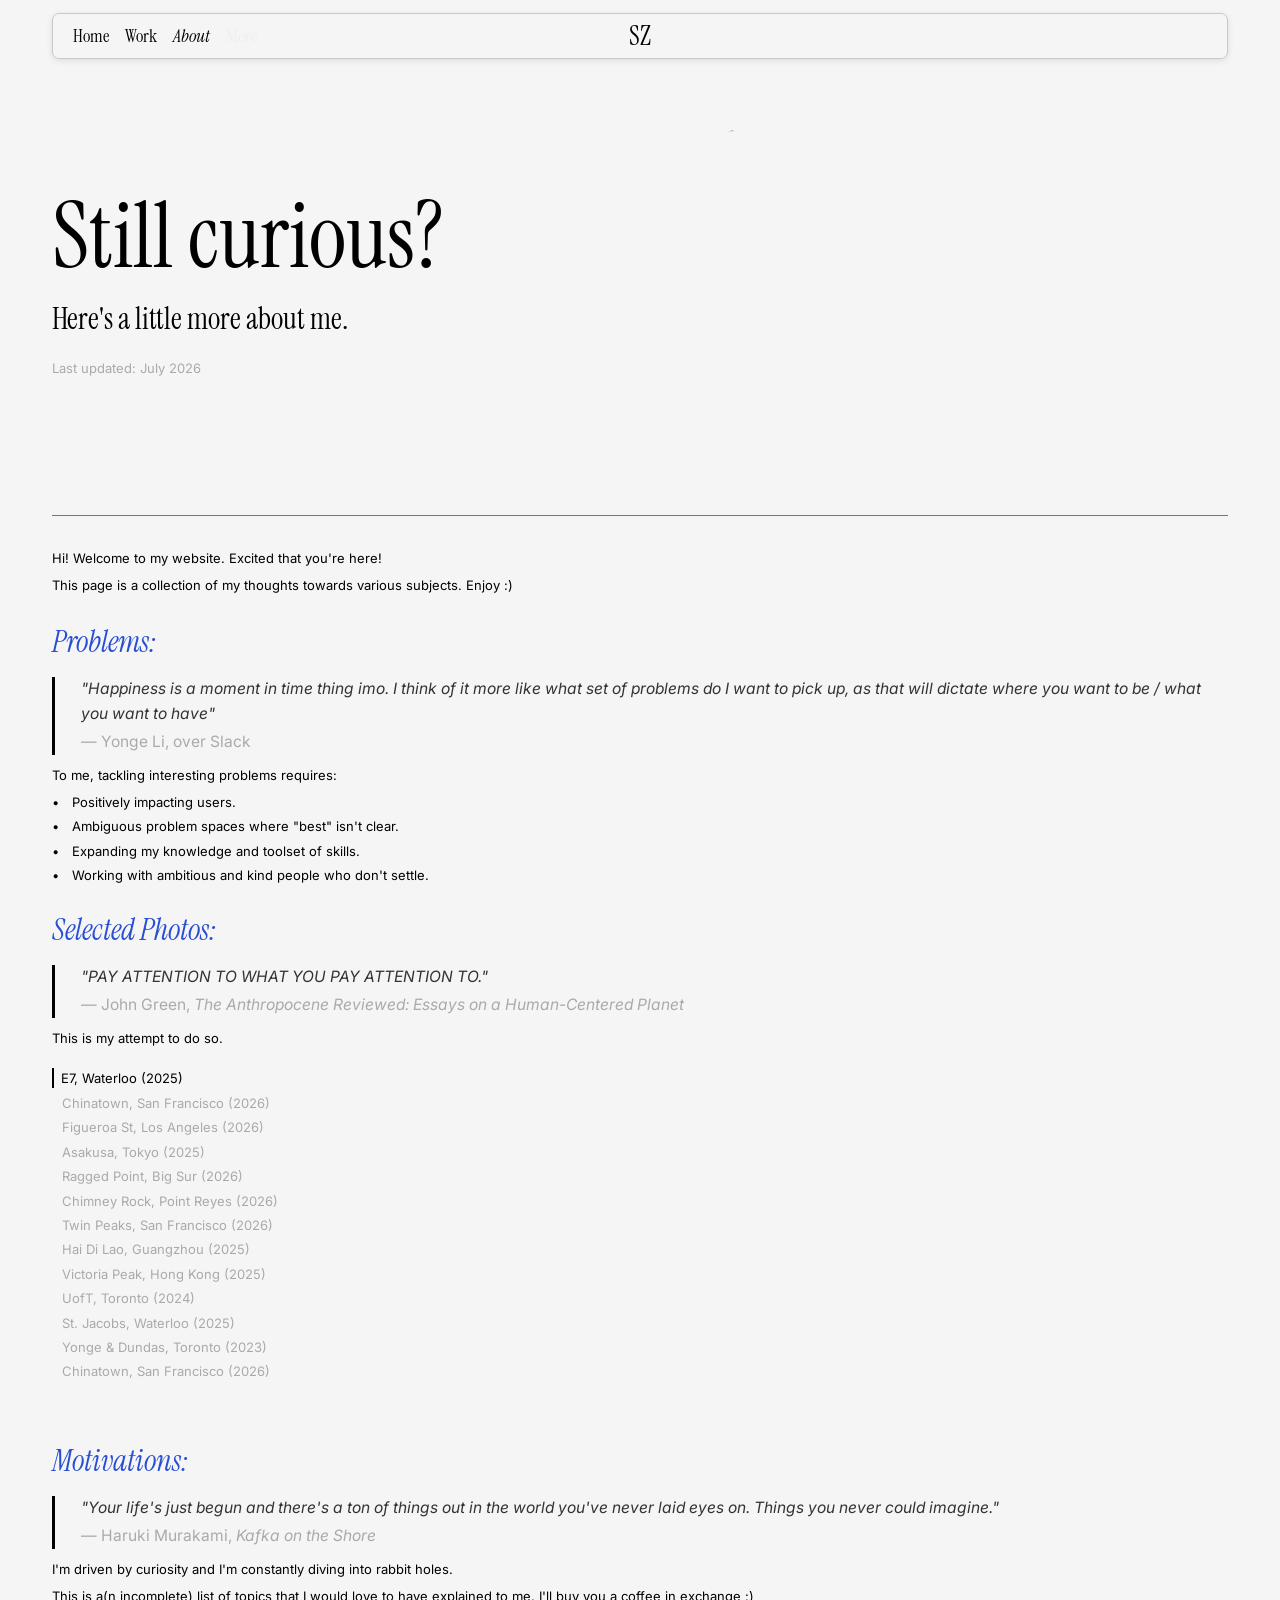
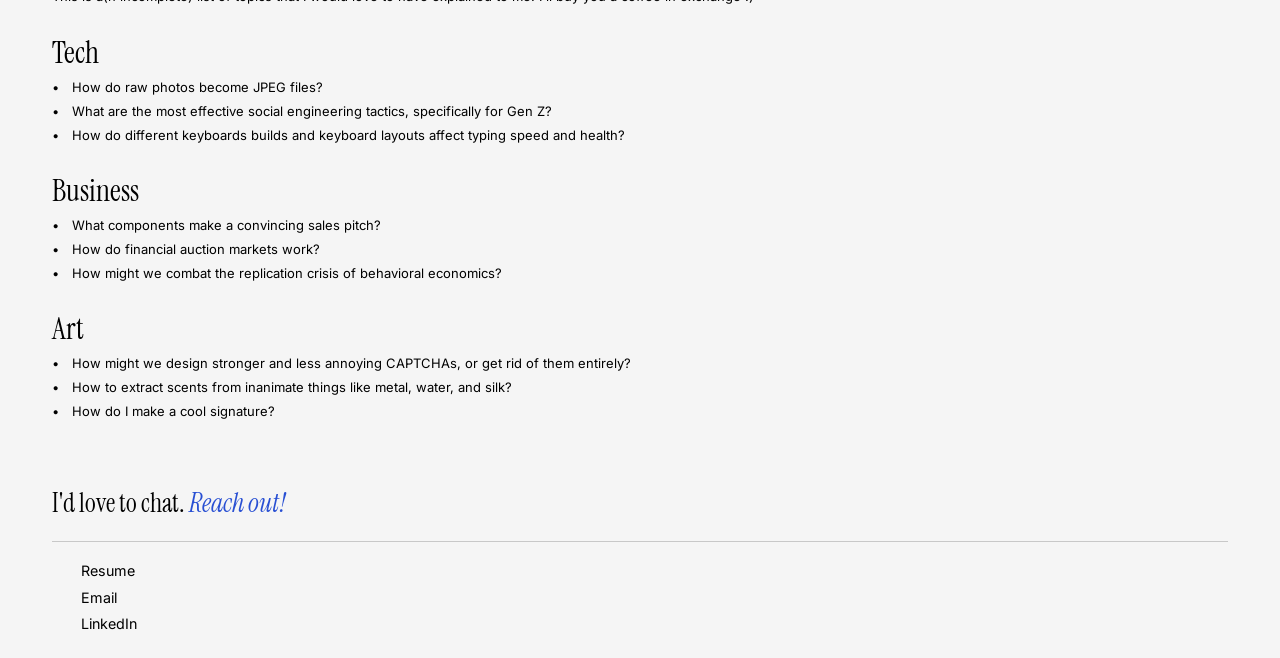
==== about.html @ 4e8515d6 "updating logos and resume" ====
<!DOCTYPE html>
<html lang="en">
<head>
    <meta charset="UTF-8">
    <link rel="icon" type="image/png" href="logos/favicon.png">
    <meta name="viewport" content="width=device-width, initial-scale=1.0">
    <title>About</title>
    <link rel="stylesheet" href="styles.css">
    <link rel="preconnect" href="https://fonts.googleapis.com">
    <link rel="preconnect" href="https://fonts.gstatic.com" crossorigin>
    <link href="https://fonts.googleapis.com/css2?family=Instrument+Serif:ital@0;1&family=Inter:ital,opsz,wght@0,14..32,100..900;1,14..32,100..900&display=swap" rel="stylesheet">
    <link rel="stylesheet" href="https://cdnjs.cloudflare.com/ajax/libs/font-awesome/7.0.1/css/all.min.css" integrity="sha512-2SwdPD6INVrV/lHTZbO2nodKhrnDdJK9/kg2XD1r9uGqPo1cUbujc+IYdlYdEErWNu69gVcYgdxlmVmzTWnetw==" crossorigin="anonymous" referrerpolicy="no-referrer" />
    <link rel="stylesheet" href="https://cdn.jsdelivr.net/npm/@tabler/icons-webfont@latest/dist/tabler-icons.min.css">
</head>
<body>
    <nav class="curved-navbar">
        <ul class="nav-items left">
            <li class="nav-item">
                <a href="./" class="nav-label">Home</a>
            </li>
            <li class="nav-item">
                <a href="work.html" class="nav-label">Work</a>
            </li>
            <li class="nav-item active">
                <a href="about.html" class="nav-label">About</a>
            </li>
            <li class="nav-item">
                <a href="more.html" class="nav-label nav-label-ghost">More</a>
            </li>
        </ul>

        <a href="./" class="logo">SZ</a>

        <ul class="nav-items right">
            <li class="nav-item">
                <a href="https://drive.google.com/file/d/1m9mZbwVn2A7xrrlXad2hMU4iwYz8KAin/view?usp=sharing" target="_blank" class="nav-icon"><i class="ti ti-file-cv"></i></a>
            </li>
            <li class="nav-item">
                <a href="mailto:sophiazhu.gz@gmail.com" target="_blank" class="nav-icon"><i class="fa-regular fa-envelope"></i></a>
            </li>
            <li class="nav-item">
                <a href="https://www.linkedin.com/in/siyingsophiazhu/" target="_blank" class="nav-icon"><i class="fa-brands fa-linkedin"></i></a>
            </li>
            <li class="nav-item">
                <a href="https://github.com/zhusophia" target="_blank" class="nav-icon"><i class="fa-brands fa-github"></i></a>
            </li>
        </ul>
    </nav>

    <div class="main-content">

        <section class="about-header-section">
            <div class="about-header-left">
                <h1>Still curious?</h1>
                <p>Here's a little <a href="more.html" class="about-more-link">more</a> about me.</p>
                <p class="about-last-updated">Last updated: July 2026</p>
            </div>
            <div class="about-header-right">
                <div class="about-header-right-inner">
                    <img src="casestudy_mocks/headshot.jpg" alt="Profile" class="about-profile-image">
                </div>
            </div>
        </section>

        <hr class="about-divider">

        <section class="about-section">
            <p class="about-body">Hi! Welcome to my website. Excited that you're here!</p>
            <p class="about-body">This page is a collection of my thoughts towards various subjects. Enjoy :)</p>
        </section>

        <section class="about-section">
            <h2 class="about-section-title">Problems:</h2>
            <blockquote class="about-quote">
                "Happiness is a moment in time thing imo. I think of it more like what set of problems do I want to pick up, as that will dictate where you want to be / what you want to have"
                <footer>— Yonge Li, over Slack</footer>
            </blockquote>
            <p class="about-body">To me, tackling interesting problems requires:</p>
            <ul class="about-list">
                <li>Positively impacting users.</li>
                <li>Ambiguous problem spaces where "best" isn't clear.</li>
                <li>Expanding my knowledge and toolset of skills.</li>
                <li>Working with ambitious and kind people who don't settle.</li>
            </ul>
        </section>

        <!-- Selected Photos -->
        <section class="about-section">
            <h2 class="about-section-title">Selected Photos:</h2>
            <blockquote class="about-quote">
                "PAY ATTENTION TO WHAT YOU PAY ATTENTION TO."
                <footer>— John Green, <i>The Anthropocene Reviewed: Essays on a Human-Centered Planet</i></footer>
            </blockquote>
            <p class="about-body">This is my attempt to do so.</p>

            <div class="photo-gallery">
                <div class="photo-locations">
                    <div class="photo-location active" data-index="0">E7, Waterloo (2025)</div>
                    <div class="photo-location" data-index="1">Chinatown, San Francisco (2026)</div>
                    <div class="photo-location" data-index="2">Figueroa St, Los Angeles (2026)</div>
                    <div class="photo-location" data-index="3">Asakusa, Tokyo (2025)</div>
                    <div class="photo-location" data-index="4">Ragged Point, Big Sur (2026)</div>
                    <div class="photo-location" data-index="5">Chimney Rock, Point Reyes (2026)</div>
                    <div class="photo-location" data-index="6">Twin Peaks, San Francisco (2026)</div>
                    <div class="photo-location" data-index="7">Hai Di Lao, Guangzhou (2025)</div>
                    <div class="photo-location" data-index="8">Victoria Peak, Hong Kong (2025)</div>
                    <div class="photo-location" data-index="9">UofT, Toronto (2024)</div>
                    <div class="photo-location" data-index="10">St. Jacobs, Waterloo (2025)</div>
                    <div class="photo-location" data-index="11">Yonge &amp; Dundas, Toronto (2023)</div>
                    <div class="photo-location" data-index="12">Chinatown, San Francisco (2026)</div>
                </div>
                <div class="photo-strip-wrapper">
                    <div class="photo-strip-center">
                        <div class="photo-strip" id="photo-strip"></div>
                    </div>
                </div>
                <p class="photo-caption-mobile" id="photo-caption-mobile"></p>
            </div>
        </section>

        <section class="about-section">
            <h2 class="about-section-title">Motivations:</h2>
            <blockquote class="about-quote">
                "Your life's just begun and there's a ton of things out in the world you've never laid eyes on. Things you never could imagine."
                <footer>— Haruki Murakami, <i>Kafka on the Shore</i></footer>
            </blockquote>
            <p class="about-body">I'm driven by curiosity and I'm constantly diving into rabbit holes.</p>
            <p class="about-body">This is a(n incomplete) list of topics that I would love to have explained to me. I'll buy you a coffee in exchange :)</p>
        </section>

        <section class="about-section">
            <h2 class="about-section-title-regular">Tech</h2>
            <ul class="about-list">
                <li>How do raw photos become JPEG files?</li>
                <li>What are the most effective social engineering tactics, specifically for Gen Z?</li>
                <li>How do different keyboards builds and keyboard layouts affect typing speed and health?</li>
            </ul>
        </section>

        <section class="about-section">
            <h2 class="about-section-title-regular">Business</h2>
            <ul class="about-list">
                <li>What components make a convincing sales pitch?</li>
                <li>How do financial auction markets work?</li>
                <li>How might we combat the replication crisis of behavioral economics?</li>
            </ul>
        </section>

        <section class="about-section">
            <h2 class="about-section-title-regular">Art</h2>
            <ul class="about-list">
                <li>How might we design stronger and less annoying CAPTCHAs, or get rid of them entirely?</li>
                <li>How to extract scents from inanimate things like metal, water, and silk?</li>
                <li>How do I make a cool signature?</li>
            </ul>
        </section>

        <footer class="page-footer">
            <p class="page-footer-cta">I'd love to chat. <a href="mailto:sophiazhu.gz@gmail.com" class="highlight">Reach out!</a></p>
            <hr class="page-footer-divider">
            <div class="page-footer-links">
                <a href="https://drive.google.com/file/d/1m9mZbwVn2A7xrrlXad2hMU4iwYz8KAin/view?usp=sharing" target="_blank" class="page-footer-link">
                    <i class="ti ti-file-cv"></i>
                    <span>Resume</span>
                </a>
                <a href="mailto:sophiazhu.gz@gmail.com" target="_blank" class="page-footer-link">
                    <i class="fa-regular fa-envelope"></i>
                    <span>Email</span>
                </a>
                <a href="https://www.linkedin.com/in/siyingsophiazhu/" target="_blank" class="page-footer-link">
                    <i class="fa-brands fa-linkedin"></i>
                    <span>LinkedIn</span>
                </a>
            </div>
        </footer>

    </div>

    <script>
        (function () {
            const photoData = [
                { src: 'pictures/e7.jpg' },
                { src: 'pictures/chinatown1.JPG' },
                { src: 'pictures/Fig St.jpg' },
                { src: 'pictures/Asakusa_Fish.jpg' },
                { src: 'pictures/RaggedPoint.jpeg' },
                { src: 'pictures/chimney_rock.JPG' },
                { src: 'pictures/twinpeaks.JPG' },
                { src: 'pictures/guangzhou.jpg' },
                { src: 'pictures/victoriapeak.jpg' },
                { src: 'pictures/UofT.jpg' },
                { src: 'pictures/waterloo.jpg' },
                { src: 'pictures/yonge.jpg' },
                { src: 'pictures/chinatown2.jpg' },
            ];

            const N = photoData.length;
            const strip = document.getElementById('photo-strip');
            const wrapper = document.querySelector('.photo-strip-wrapper');
            const locations = Array.from(document.querySelectorAll('.photo-location'));
            const captionMobile = document.getElementById('photo-caption-mobile');

            const isMobile = () => window.matchMedia('(max-width: 480px)').matches;

            // ── Mobile: infinite scroll-snap carousel ────────────────────
            function buildMobileStrip() {
                strip.innerHTML = '';
                for (let copy = 0; copy < 3; copy++) {
                    photoData.forEach((photo) => {
                        const item = document.createElement('div');
                        item.className = 'photo-item';
                        const img = document.createElement('img');
                        img.src = photo.src;
                        img.alt = '';
                        img.draggable = false;
                        item.appendChild(img);
                        strip.appendChild(item);
                    });
                }
            }

            function setMobileActive(idx) {
                locations.forEach((l, i) => l.classList.toggle('active', i === idx));
                if (captionMobile && locations[idx]) {
                    captionMobile.textContent = locations[idx].textContent;
                }
            }

            function initMobile() {
                buildMobileStrip();

                const items = Array.from(strip.querySelectorAll('.photo-item'));
                let currentIdx = N; // always stays within copy 1 (indices N..2N-1)
                let isAnimating = false;
                let animTimer = null;

                // Move strip so items[idx] is centered in the wrapper
                function goTo(idx, animate) {
                    currentIdx = idx;
                    const item = items[idx];
                    const offset = wrapper.offsetWidth / 2 - (item.offsetLeft + item.offsetWidth / 2);
                    strip.style.transition = animate ? 'transform 0.3s ease' : 'none';
                    strip.style.transform = `translateX(${offset}px)`;
                    setMobileActive(idx % N);
                }

                // Navigate ±1, then silently loop back into copy 1
                function navigate(dir) {
                    if (isAnimating) return;
                    isAnimating = true;
                    goTo(currentIdx + dir, true);
                    clearTimeout(animTimer);
                    animTimer = setTimeout(() => {
                        if (currentIdx < N) goTo(currentIdx + N, false);
                        else if (currentIdx >= 2 * N) goTo(currentIdx - N, false);
                        isAnimating = false;
                    }, 320);
                }

                // Hide until copy-0 images have their dimensions (needed for offsetLeft)
                wrapper.style.opacity = '0';
                const firstImgs = Array.from(strip.querySelectorAll('img')).slice(0, N);
                Promise.all(firstImgs.map(img => new Promise(resolve => {
                    if (img.complete) resolve();
                    else {
                        img.addEventListener('load', resolve, { once: true });
                        img.addEventListener('error', resolve, { once: true });
                    }
                }))).then(() => requestAnimationFrame(() => {
                    goTo(N, false);
                    requestAnimationFrame(() => {
                        wrapper.style.transition = 'opacity 0.2s';
                        wrapper.style.opacity = '1';
                    });
                }));

                // Click left half → prev, right half → next
                let suppressClick = false;
                wrapper.addEventListener('click', (e) => {
                    if (suppressClick) return;
                    const x = e.clientX - wrapper.getBoundingClientRect().left;
                    navigate(x < wrapper.offsetWidth / 2 ? -1 : 1);
                });

                // Swipe: any swipe > 30px navigates prev/next
                let touchStartX = 0;
                wrapper.addEventListener('touchstart', (e) => {
                    touchStartX = e.touches[0].clientX;
                }, { passive: true });

                wrapper.addEventListener('touchend', (e) => {
                    const dx = e.changedTouches[0].clientX - touchStartX;
                    if (Math.abs(dx) > 30) {
                        suppressClick = true;
                        setTimeout(() => { suppressClick = false; }, 300);
                        navigate(dx < 0 ? 1 : -1);
                    }
                }, { passive: true });
            }

            // ── Desktop: infinite scroll strip ───────────────────────────
            function buildDesktopStrip() {
                strip.innerHTML = '';
                for (let copy = 0; copy < 3; copy++) {
                    photoData.forEach((photo) => {
                        const item = document.createElement('div');
                        item.className = 'photo-item';
                        if (photo.src) {
                            const img = document.createElement('img');
                            img.src = photo.src;
                            img.alt = '';
                            img.draggable = false;
                            item.appendChild(img);
                        } else {
                            item.style.background = photo.color || '#ccc';
                            item.style.width = '380px';
                        }
                        strip.appendChild(item);
                    });
                }
            }

            function initDesktop() {
                buildDesktopStrip();
                const items = Array.from(strip.querySelectorAll('.photo-item'));
                let setWidth = 0;

                let scrollingTo = false, scrollingToTimer = null;

                function setActive(index) {
                    locations.forEach((loc, i) => loc.classList.toggle('active', i === index));
                }

                wrapper.addEventListener('scroll', () => {
                    if (!setWidth) return;
                    if (wrapper.scrollLeft < setWidth * 0.5) {
                        wrapper.scrollLeft += setWidth;
                    } else if (wrapper.scrollLeft > setWidth * 2.5) {
                        wrapper.scrollLeft -= setWidth;
                    }
                    if (scrollingTo) return;
                    const sl = wrapper.scrollLeft;
                    let activeIndex = 0;
                    for (let j = 0; j < items.length - 1; j++) {
                        if (items[j].offsetLeft <= sl && items[j + 1].offsetLeft > sl) {
                            activeIndex = j % N;
                            break;
                        }
                    }
                    setActive(activeIndex);
                }, { passive: true });

                wrapper.addEventListener('scrollend', () => { scrollingTo = false; }, { passive: true });

                let isDragging = false, startX = 0, startScrollLeft = 0;
                wrapper.addEventListener('mousedown', (e) => {
                    isDragging = true;
                    startX = e.clientX;
                    startScrollLeft = wrapper.scrollLeft;
                    wrapper.style.cursor = 'grabbing';
                });
                document.addEventListener('mouseup', () => {
                    if (isDragging) { isDragging = false; wrapper.style.cursor = 'grab'; }
                });
                document.addEventListener('mousemove', (e) => {
                    if (!isDragging) return;
                    wrapper.scrollLeft = startScrollLeft - (e.clientX - startX);
                });

                let touchStartX = 0, touchScrollLeft = 0;
                wrapper.addEventListener('touchstart', (e) => {
                    touchStartX = e.touches[0].clientX;
                    touchScrollLeft = wrapper.scrollLeft;
                }, { passive: true });
                wrapper.addEventListener('touchmove', (e) => {
                    wrapper.scrollLeft = touchScrollLeft - (e.touches[0].clientX - touchStartX);
                }, { passive: true });

                locations.forEach((loc) => {
                    loc.addEventListener('click', () => {
                        if (!setWidth) return;
                        scrollingTo = true;
                        clearTimeout(scrollingToTimer);
                        scrollingToTimer = setTimeout(() => { scrollingTo = false; }, 1500);
                        const index = parseInt(loc.dataset.index);
                        setActive(index);
                        wrapper.scrollTo({ left: items[N + index].offsetLeft, behavior: 'smooth' });
                    });
                });

                // Wait for first N images to have dimensions before measuring offsetLeft
                const firstImgs = Array.from(strip.querySelectorAll('img')).slice(0, N);
                Promise.all(firstImgs.map(img => new Promise(resolve => {
                    if (img.complete) resolve();
                    else {
                        img.addEventListener('load', resolve, { once: true });
                        img.addEventListener('error', resolve, { once: true });
                    }
                }))).then(() => requestAnimationFrame(() => {
                    setWidth = items[N].offsetLeft;
                    wrapper.scrollLeft = setWidth;
                }));
            }

            // ── Init ──────────────────────────────────────────────────────
            if (isMobile()) {
                initMobile();
            } else {
                if (document.readyState === 'complete') initDesktop();
                else window.addEventListener('load', initDesktop);
            }
        })();
    </script>
</body>
</html>
---- styles.css ----
:root {
    --background: #F5F5F5;
    --highlight: #284FD3;
    --line-color: #767676;
    font-size: 16px; /* Base font size for rem calculations */
}

* {
    box-sizing: border-box;
}

html {
    overflow-y: scroll;
    -ms-overflow-style: none;  /* IE and Edge */
    scrollbar-width: none;  /* Firefox */
}

html::-webkit-scrollbar {
    display: none;
}

body {
    background-color: var(--background);
    margin: 0;
    padding: 1.5rem 7rem;
    display: flex;
    flex-direction: column;
    align-items: center;
    min-height: 100vh;
    -webkit-font-smoothing: antialiased;
    -moz-osx-font-smoothing: grayscale;
}

.intertext {
    font-family: "Inter", sans-serif;
    font-optical-sizing: auto;
    font-style: normal;
}

.instrument-serif-regular {
    font-family: "Instrument Serif", serif;
    font-weight: 400;
    font-style: normal;
}

.instrument-serif-regular-italic {
    font-family: "Instrument Serif", serif;
    font-weight: 400;
    font-style: italic;
}

.curved-navbar {
    position: relative;
    display: flex;
    justify-content: space-between;
    align-items: center;
    border: 0.1rem solid #c8c8c8;
    border-radius: 1rem;
    padding: 0.75rem 1.5rem;
    width: 100%;
    max-width: 1400px;
    margin: 0 auto 1.5rem auto;
    box-shadow: 0 0.125rem 0.5rem rgba(0, 0, 0, 0.1);
    font-family: "Instrument Serif", serif;
    flex-shrink: 0;
}

.curved-navbar .nav-items {
    display: flex;
    list-style: none;
    gap: 1.25rem;
    align-items: center;
    margin: 0;
    padding: 0;
}

.curved-navbar .nav-item a {
    position: relative;
    display: inline-block;
    text-decoration: none;
    color: #000;
    font-size: 1.4rem;
    font-family: "Instrument Serif", serif;
    font-style: normal;
}

.curved-navbar .nav-item a::after {
    content: '';
    position: absolute;
    left: 0;
    bottom: -0.1rem;
    width: 100%;
    height: 1px;
    background-color: var(--line-color);
    transform: scaleX(0);
    transform-origin: left;
    transition: transform 0.3s ease;
}

.curved-navbar .nav-item a:hover::after {
    transform: scaleX(1);
}

.curved-navbar .nav-item a.nav-label-ghost {
    color: #EEEEEE;
}

.curved-navbar .nav-item a.nav-label-ghost:hover {
    color: #EEEEEE;
}

.curved-navbar .nav-item.active .nav-label {
    font-style: italic;
}

.curved-navbar .logo {
    font-size: 2rem;
    position: absolute;
    left: 50%;
    transform: translateX(-50%);
    font-family: "Instrument Serif", serif;
    text-decoration: none;
    color: #000;
}

.curved-navbar .nav-icon {
    font-size: 1.25rem;
    display: inline-block;
}

.curved-navbar .nav-icon i {
    font-weight: 300;
    -webkit-font-smoothing: antialiased;
    -moz-osx-font-smoothing: grayscale;
}

.curved-navbar .nav-icon .ti {
    font-size: 1.55rem;
}

.curved-navbar .nav-icon svg {
    stroke-width: 0.5;
}

.curved-navbar .nav-icon svg path {
    stroke-width: 0.5;
}

.left {
    margin-right: 1rem;
}

.right {
    margin-left: 1rem;
}

/* Main Content Styles */
.main-content {
    width: 100%;
    max-width: 1400px;
    margin: 0 auto;
    font-family: "Instrument Serif", serif;
    display: flex;
    flex-direction: column;
    flex: 1 1 0;
    min-height: 0;
    padding-top: 1.5rem;
    box-sizing: border-box;
}

/* Header Section */
.header-section {
    display: grid;
    grid-template-columns: 1fr 1fr;
    gap: 3rem;
    margin-top: auto;
    margin-bottom: 4rem;
    align-items: center;
    flex: 0 1 auto;
    min-height: 0;
}

.header-left {
    display: flex;
    flex-direction: column;
    justify-content: center;
}

.header-left h1 {
    font-size: 7rem;
    font-weight: 400;
    margin: 0 0 1rem 0;
    font-family: "Instrument Serif", serif;
    word-wrap: break-word;
    line-height: 1.2;
}

.header-left p {
    font-size: 2.3rem;
    margin: 0;
    line-height: 1.4;
    font-family: "Instrument Serif", serif;
    word-wrap: break-word;
}

.highlight {
    color: var(--highlight);
    font-style: italic;
    text-decoration: none;
}

.page-footer-cta .highlight {
    position: relative;
    display: inline-block;
}

.page-footer-cta .highlight::after {
    content: '';
    position: absolute;
    left: 0;
    bottom: -0.02rem;
    width: 100%;
    height: 1px;
    background-color: var(--highlight);
    transform: scaleX(0);
    transform-origin: left;
    transition: transform 0.3s ease;
}

.page-footer:not(.page-footer-static) .page-footer-cta .highlight:hover::after {
    transform: scaleX(1);
}

/* Quick Facts Section */
.quick-facts {
    display: flex;
    flex-direction: column;
    gap: 2.5rem;
}

.fact-item {
    display: flex;
    flex-direction: row;
    align-items: center;
    gap: 1.5rem;
    padding: 0;
    padding-bottom: 2rem;
    margin: 0;
    border-bottom: 1px solid var(--line-color);
}

.fact-item:last-child {
    border-bottom: none;
    padding-bottom: 0;
}

.fact-label {
    color: var(--highlight);
    font-style: italic;
    font-size: 2.3rem;
    line-height: 1.4;
    font-family: "Instrument Serif", serif;
    word-wrap: break-word;
    white-space: nowrap;
    flex-shrink: 0;
    width: 12rem;
    min-width: 12rem;
    margin: 0;
    padding: 0;
}

.fact-value {
    color: #000;
    font-size: 1.5rem;
    font-family: "Inter", sans-serif;
    word-wrap: break-word;
    overflow-wrap: break-word;
    flex: 1;
    line-height: 1.3;
    margin: 0;
    padding: 0;
}

/* Experience Sections */
.experience-sections {
    display: grid;
    grid-template-columns: 1fr 1fr;
    gap: 3rem;
    margin-top: 0;
    flex: 1 1 0;
    min-height: 0;
    align-items: start;
}

.experience-section {
    display: flex;
    flex-direction: column;
    min-height: 0;
}

.experience-section h2 {
    font-size: 2.3rem;
    font-weight: 400;
    margin: 0 0 1.25rem 0;
    font-family: "Instrument Serif", serif;
    flex-shrink: 0;
}

.experience-list {
    display: flex;
    flex-direction: column;
    gap: 1rem;
    flex: 1 1 0;
    min-height: 0;
}

.experience-item {
    display: flex;
    gap: 1.25rem;
    align-items: center;
}

.experience-logo {
    width: 5rem;
    height: 5rem;
    object-fit: cover;
    flex-shrink: 0;
    border-radius: 20px;
}

.experience-details {
    display: flex;
    flex-direction: column;
    gap: 0.25rem;
}

.experience-company {
    font-size: 1.35rem;
    font-weight: 500;
    margin: 0;
    font-family: "Inter", sans-serif;
    line-height: 1.3;
}

.experience-role {
    font-size: 1.125rem;
    color: #666;
    margin: 0;
    font-family: "Inter", sans-serif;
    font-style: italic;
    line-height: 1.3;
}

/* Divider */
.section-divider {
    border: none;
    border-top: 1px solid var(--line-color);
    margin: 3rem 0 3rem 0;
    flex-shrink: 0;
}

/* Work Page */
.work-page-title {
    font-family: "Instrument Serif", serif;
    font-size: 5rem;
    font-weight: 400;
    margin: 1.5rem 0 0.8rem 0;
    line-height: 1.1;
}

.work-section {
    margin-bottom: 1rem;
}

.work-exp-list {
    display: flex;
    flex-direction: column;
}

.work-exp-item {
    display: flex;
    align-items: flex-start;
    gap: 1rem;
    padding: 1.1rem 0;
}

.work-exp-item + .work-exp-item {
    border-top: 1px solid #c8c8c8;
}

.work-exp-logo {
    width: 3.25rem;
    height: 3.25rem;
    border-radius: 10px;
    object-fit: cover;
    flex-shrink: 0;
    overflow: hidden;
}

.work-exp-logo-patreon {
    background: #000;
    display: flex;
    align-items: center;
    justify-content: center;
}

.work-exp-logo-patreon img {
    width: 150%;
    height: 150%;
    object-fit: contain;
}

.work-exp-logo-placeholder {
    width: 3.25rem;
    height: 3.25rem;
    border-radius: 10px;
    flex-shrink: 0;
    display: flex;
    align-items: center;
    justify-content: center;
    color: white;
    font-family: "Inter", sans-serif;
    font-size: 1.25rem;
    font-weight: 700;
}

.work-exp-details {
    flex: 1;
    display: flex;
    flex-direction: column;
    gap: 0.4rem;
}

.work-exp-title {
    font-family: "Inter", sans-serif;
    font-size: clamp(0.9rem, 1.6vw, 1.4rem);
    font-weight: 500;
    margin: 0;
    color: #000;
}

.work-exp-company {
    position: relative;
    display: inline-block;
    font-family: "Inter", sans-serif;
    font-style: italic;
    font-weight: 400;
    color: inherit;
    text-decoration: none;
}

.work-exp-company::after {
    content: '';
    position: absolute;
    left: 0;
    bottom: -0.1rem;
    width: 100%;
    height: 1px;
    background-color: var(--line-color);
    transform: scaleX(0);
    transform-origin: left;
    transition: transform 0.3s ease;
}

.work-exp-company:hover::after {
    transform: scaleX(1);
}

.work-exp-logo-link {
    display: block;
    flex-shrink: 0;
    line-height: 0;
    align-self: center;
}

.work-exp-tags {
    display: flex;
    gap: 0.4rem;
    flex-wrap: wrap;
}

.work-tag {
    font-family: "Inter", sans-serif;
    font-size: clamp(0.65rem, 0.9vw, 0.78rem);
    padding: 0.2rem 0.65rem;
    border-radius: 100px;
    background: #8B8B8B;
    color: #fff;
}

.work-tag-patreon {
    background: #4D4D4D;
}

.work-tag-red {
    background: #FFDFDF;
    color: #B83232;
}

.work-tag-green {
    background: #BAF5BC;
    color: #1A6B1E;
}

.work-tag-blue {
    background: #CFE6FF;
    color: #1A3E9A;
}

.work-tag-lightblue {
    background: #CAEEFF;
    color: #0A5288;
}

.work-tag-cs-blue {
    background: #D4E7FF;
    color: #1A3E9A;
}

.work-tag-cs-green {
    background: #D7E9DF;
    color: #1A6B1E;
}

.work-tag-cs-purple {
    background: #E4D0FF;
    color: #5A1A9A;
}

.work-exp-year {
    font-family: "Inter", sans-serif;
    font-size: clamp(0.9rem, 1.6vw, 1.4rem);
    font-weight: 500;
    color: #000;
    flex-shrink: 0;
}

/* Case Studies */
.case-studies-list {
    display: flex;
    flex-direction: column;
    gap: 1rem;
}

.case-study-card {
    display: flex;
    border: 1px solid #c8c8c8;
    border-radius: 14px;
    overflow: hidden;
    min-height: 280px;
    transition: transform 0.2s ease, box-shadow 0.2s ease;
    cursor: pointer;
}

.case-study-card:hover {
    transform: translateY(-6px);
    box-shadow: 0 8px 20px rgba(0, 0, 0, 0.06);
}

.case-study-left {
    flex: 1;
    padding: 2.5rem;
    display: flex;
    flex-direction: column;
    justify-content: center;
    gap: 0.6rem;
}

.case-study-company {
    font-family: "Instrument Serif", serif;
    font-style: italic;
    font-size: 1.75rem;
    margin: 0;
    color: #555;
}

.case-study-role {
    font-family: "Instrument Serif", serif;
    font-size: 4.5rem;
    font-weight: 400;
    margin: 0;
    line-height: 1.05;
    color: #000;
}

.case-study-tags {
    display: flex;
    gap: 0.4rem;
    flex-wrap: wrap;
    margin-top: 0.4rem;
}

.case-study-image {
    width: 48%;
    flex-shrink: 0;
    position: relative;
    overflow: hidden;
}

.case-study-mock-img {
    position: absolute;
    top: 5%;
    right: -2%;
    height: 160%;
    width: auto;
}

.case-study-mock-img-bottom {
    position: absolute;
    bottom: 0%;
    right: -13%;
    height: 100%;
    width: auto;
}

.case-study-mock-img-full {
    position: absolute;
    top: 5%;
    right: 0;
    height: 95%;
    width: auto;
}

/* Shared Page Footer */
.page-footer {
    margin-top: 3rem;
    padding-bottom: 2rem;
}

.page-footer-cta {
    font-family: "Instrument Serif", serif;
    font-size: 2rem;
    margin: 0 0 1.5rem 0;
    line-height: 1.4;
}

.page-footer-divider {
    border: none;
    border-top: 1px solid #c8c8c8;
    margin: 0 0 1.5rem 0;
}

.page-footer-links {
    display: flex;
    flex-direction: column;
    gap: 0.75rem;
}

.page-footer-link {
    display: flex;
    align-items: center;
    gap: 0.75rem;
    text-decoration: none;
    color: #000;
    font-family: "Inter", sans-serif;
    font-size: 1.1rem;
}

.page-footer-link span {
    position: relative;
    display: inline-block;
}

.page-footer-link span::after {
    content: '';
    position: absolute;
    left: 0;
    bottom: -0.1rem;
    width: 100%;
    height: 1px;
    background-color: var(--line-color);
    transform: scaleX(0);
    transform-origin: left;
    transition: transform 0.3s ease;
}

.page-footer:not(.page-footer-static) .page-footer-link:hover span::after {
    transform: scaleX(1);
}

.page-footer-link i {
    width: 1.5rem;
    text-align: center;
    font-size: 1.15rem;
}

/* About page divider */
.about-divider {
    border: none;
    border-top: 1px solid var(--line-color);
    margin: 2rem 0 2.5rem 0;
}

/* Footnote superscript in body text */
.footnote-ref {
    font-size: 0.45em;
    position: relative;
    top: -0.2em;
    left: 0.3em;
    margin-right: 0.25em;
    color: var(--highlight);
    font-style: italic;
    font-family: "Instrument Serif", serif;
    text-decoration: underline;
    text-underline-offset: 0.1em;
}

.footnote-ref-plain {
    font-size: 0.55em;
    vertical-align: 0.4em;
    line-height: 0;
    color: #000;
    font-style: italic;
    font-family: "Instrument Serif", serif;
    text-decoration: underline;
    text-underline-offset: 0.1em;
}

.header-left p a.highlight {
    text-decoration: none;
}

.footnote-ref-no-ul {
    text-decoration: none;
}

a.footnote-link {
    text-decoration: none;
    color: inherit;
}

.fact-label a.fact-label-link {
    text-decoration: none;
    color: inherit;
}

/* Footnotes Section */
.footnotes-section {
    margin-top: auto;
    padding-bottom: 1rem;
    text-align: center;
    flex-shrink: 0;
    display: flex;
    flex-direction: column;
    align-items: center;
    gap: 1.1rem;
}

.footnotes-header {
    font-family: "Instrument Serif", serif;
    font-style: italic;
    font-size: 1.5rem;
    color: #000;
    margin: 0;
}

.footnotes-list {
    display: flex;
    justify-content: center;
    align-items: center;
    gap: 1.5rem;
    font-family: "Inter", sans-serif;
    font-style: normal;
    font-size: 1rem;
}

.footnote-item {
    color: #000;
}

.footnote-item a {
    color: #000;
    text-decoration: none;
    font-style: normal;
}

a.footnote-item-link {
    text-decoration: none;
    color: inherit;
}

.footnote-item-name {
    font-style: normal;
}

.footnote-num {
    color: var(--highlight);
    font-style: normal;
}

.footnote-divider {
    color: var(--line-color);
    font-family: "Instrument Serif", serif;
}

/* Hover popup tooltips */
.popup-anchor {
    position: relative;
    display: inline-block;
}

.popup-sup-anchor {
    position: relative;
    display: inline-block;
    vertical-align: baseline;
}

.popup-trigger {
    cursor: pointer;
}

.popup-box {
    display: none;
    position: absolute;
    bottom: calc(100% + 5px);
    left: -10px;
    transform: none;
    background: var(--background);
    border: 1px solid #c8c8c8;
    border-radius: 8px;
    padding: 0.4rem 0.85rem 0.5rem;
    white-space: nowrap;
    font-family: "Inter", sans-serif;
    font-size: 0.95rem;
    font-style: normal;
    color: #000;
    z-index: 100;
    box-shadow: 0 2px 10px rgba(0, 0, 0, 0.07);
    pointer-events: auto;
}

/* Inline bridge: transparent hover area between popup and trigger */
.popup-bridge {
    display: block;
    position: absolute;
    top: 100%;
    left: -25px;
    right: -25px;
    height: 20px;
    pointer-events: auto;
}

/* Arrow tail — border triangle (outline). Left set via JS as --popup-arrow-left */
.popup-box::before {
    content: '';
    position: absolute;
    bottom: -9px;
    left: var(--popup-arrow-left, 0px);
    width: 0;
    height: 0;
    border-left: 8px solid transparent;
    border-right: 8px solid transparent;
    border-top: 9px solid #c8c8c8;
}

/* Arrow tail — fill triangle (covers interior of border triangle) */
.popup-box::after {
    content: '';
    position: absolute;
    bottom: -8px;
    left: calc(var(--popup-arrow-left, 0px) + 1px);
    width: 0;
    height: 0;
    border-left: 7px solid transparent;
    border-right: 7px solid transparent;
    border-top: 8px solid var(--background);
}

.popup-anchor:hover .popup-box,
.popup-anchor.pinned .popup-box {
    display: block;
}

.popup-link {
    color: #000;
    text-decoration: none;
}

.popup-link:hover {
    opacity: 0.6;
}

.popup-underline {
    text-decoration: underline;
    text-underline-offset: 2px;
}

.popup-arrow-icon {
    display: inline-block;
    font-size: inherit;
    margin-left: -0.05em;
}

/* More Page */
@keyframes introFadeIn {
    from { opacity: 0; }
    to   { opacity: 1; }
}

.intro-part {
    opacity: 0;
    animation: introFadeIn 0.8s ease forwards;
}

.intro-part-1 { animation-delay: 0.1s; }
.intro-part-2 { animation-delay: 1.3s; }
.intro-part-3 { animation-delay: 2.9s; }
.intro-part-4 { animation-delay: 4.3s; }

.more-intro-quote {
    margin-bottom: 2rem;
    border-left: none !important;
    position: relative;
}

.more-intro-quote::before {
    content: '';
    position: absolute;
    left: 0;
    top: 0;
    bottom: 0;
    width: 3px;
    background: #000;
}

.more-quote-link {
    text-decoration: none;
    font-family: "Instrument Serif", serif;
    font-size: 1.5rem;
}

.more-body {
    font-family: "Inter", sans-serif;
    font-size: 1rem;
    line-height: 1.7;
    margin: 0 0 0.5rem 0;
    color: #000;
}

.more-underline {
    text-decoration: underline;
    text-underline-offset: 2px;
}

.more-step {
    display: none;
}

.more-trigger {
    cursor: pointer;
}

.more-trigger:hover {
    opacity: 0.6;
}

.more-section-title {
    font-family: "Instrument Serif", serif;
    font-style: italic;
    color: var(--highlight);
    font-size: 2.5rem;
    font-weight: 400;
    margin: 2rem 0 0.75rem 0;
}

.more-list {
    font-family: "Inter", sans-serif;
    font-size: 1rem;
    line-height: 1.8;
    color: #000;
    padding-left: 1.5rem;
    margin: 0 0 1rem 0;
}

.more-list-nested {
    padding-left: 1.5rem;
    margin: 0;
    list-style-type: circle;
}

/* Photo Gallery */
.photo-gallery {
    display: grid;
    grid-template-columns: 1fr 2fr;
    gap: 2rem;
    margin-top: 1.5rem;
    margin-bottom: 1rem;
    align-items: stretch;
}

.photo-locations {
    display: flex;
    flex-direction: column;
    gap: 0.35rem;
    min-height: 340px;
}

.photo-location {
    font-family: "Inter", sans-serif;
    font-size: 1rem;
    color: #aaa;
    cursor: pointer;
    padding: 0.15rem 0 0.15rem 0.75rem;
    transition: color 0.15s;
}

.photo-location.active {
    color: #000;
    border-left: 2px solid #000;
    padding-left: 0.5rem;
}

.photo-location:hover:not(.active) {
    color: #666;
}

.photo-strip-wrapper {
    overflow-x: scroll;
    scrollbar-width: none;
    -ms-overflow-style: none;
    cursor: grab;
    user-select: none;
    height: 100%;
}

.photo-strip-wrapper::-webkit-scrollbar {
    display: none;
}

.photo-strip-center {
    display: flex;
    align-items: center;
    height: 100%;
    width: max-content;
}

.photo-strip {
    display: flex;
    gap: 0.75rem;
    position: relative;
    width: max-content;
}

.photo-item {
    height: 340px;
    flex-shrink: 0;
    border-radius: 10px;
    overflow: hidden;
}

.photo-item img {
    height: 100%;
    width: auto;
    display: block;
    pointer-events: none;
    user-select: none;
}

.photo-caption-mobile {
    display: none;
}

/* Music / On Repeat */
.music-grid {
    display: grid;
    grid-template-columns: repeat(3, 1fr);
    gap: 1.5rem;
    margin-bottom: 1rem;
}

.music-grid-item {
    display: flex;
    flex-direction: column;
    gap: 0.75rem;
}

.music-grid-dedication {
    font-family: "Inter", sans-serif;
    font-size: 0.9rem;
    line-height: 1.5;
    color: #333;
    margin: 0;
}

.music-grid-dedication em {
    font-family: "Instrument Serif", serif;
    font-style: italic;
    font-size: 1.3rem;
}

.spotify-placeholder {
    background: #0d3a4a;
    border-radius: 8px;
    display: flex;
    align-items: center;
    gap: 0.75rem;
    padding: 0 1rem;
}

.spotify-grid-card {
    height: 70px;
    width: 100%;
    box-sizing: border-box;
}

.spotify-compact {
    height: 70px;
    width: 280px;
}

.spotify-full {
    height: 80px;
    max-width: 520px;
}

.spotify-album-art {
    width: 46px;
    height: 46px;
    background: #1a5a6a;
    border-radius: 4px;
    flex-shrink: 0;
}

.spotify-text {
    flex: 1;
}

.spotify-song {
    font-family: "Inter", sans-serif;
    font-size: 0.8rem;
    font-weight: 600;
    color: #fff;
}

.spotify-artist {
    font-family: "Inter", sans-serif;
    font-size: 0.72rem;
    color: #9aa;
}

.spotify-controls {
    display: flex;
    align-items: center;
    gap: 0.75rem;
    margin-left: auto;
}

.spotify-time {
    font-family: "Inter", sans-serif;
    font-size: 0.72rem;
    color: #9aa;
}

.spotify-btn {
    color: #fff;
    font-size: 0.85rem;
}

.music-text {
    font-family: "Inter", sans-serif;
    font-size: 0.95rem;
    line-height: 1.5;
    color: #000;
    margin: 0;
}

.music-dedication {
    color: #666;
    font-size: 0.9rem;
}

/* Quotes Grid */
.quotes-grid {
    display: grid;
    grid-template-columns: 1fr 1fr 1fr;
    gap: 1.5rem;
    margin-bottom: 2rem;
}

.quote-card {
    border-left: 1px solid var(--line-color);
    padding: 0.25rem 0 0.25rem 1.5rem;
    margin: 0;
    font-family: "Inter", sans-serif;
    font-size: 0.9rem;
    line-height: 1.6;
}

.quote-card:first-child {
    border-left: none;
    padding-left: 0;
}

.quote-card p {
    margin: 0 0 0.5rem 0;
    color: #000;
    font-style: normal;
}

.quote-card footer {
    color: #aaa;
    font-style: normal;
    font-size: 0.85rem;
}

.more-quote-attribution-link {
    color: inherit;
    text-decoration: none;
}

/* More footer */
.more-footer {
    margin-top: 6rem;
    padding-bottom: 3rem;
}

.more-footer-cta {
    font-family: "Instrument Serif", serif;
    font-size: 2.5rem;
    margin: 0;
    font-weight: 400;
}

/* About Page Styles */
.about-header-section {
    display: grid;
    grid-template-columns: 1fr 0.9fr;
    gap: 3rem;
    margin-bottom: 2rem;
    padding: 2.5rem 0;
    align-items: center;
}

.about-header-left h1 {
    font-size: 7rem;
    font-weight: 400;
    margin: 0 0 0.5rem 0;
    font-family: "Instrument Serif", serif;
    word-wrap: break-word;
    line-height: 1.2;
}

.about-header-left p {
    font-size: 2.3rem;
    margin: 0;
    line-height: 1.4;
    font-family: "Instrument Serif", serif;
    word-wrap: break-word;
}

.about-more-link {
    color: inherit;
    text-decoration: none;
    font-style: normal;
}

.about-last-updated {
    font-size: 1rem !important;
    font-family: "Inter", sans-serif !important;
    color: #aaa;
    margin-top: 1.5rem !important;
}

.about-header-right {
    display: flex;
    justify-content: center;
    align-items: center;
    width: 90%;
    margin: 0 auto;
    border-radius: 20px;
}

.about-header-right-inner {
    width: 100%;
    height: 300px;
    border-radius: 20px;
    overflow: hidden;
    isolation: isolate;
}

.about-profile-image {
    width: 100%;
    height: 100%;
    object-fit: cover;
    object-position: center 30%;
    transform: scale(1.2) translateX(8%);
    transform-origin: center 30%;
    display: block;
}


.about-section {
    margin-bottom: 1.5rem;
}

.about-section-title {
    font-size: 2.3rem;
    font-weight: 400;
    margin: 0 0 1.2rem 0;
    font-family: "Instrument Serif", serif;
    color: var(--highlight);
    font-style: italic;
}

.about-section-title-regular {
    font-size: 2.3rem;
    font-weight: 400;
    margin: 0 0 0.4rem 0;
    font-family: "Instrument Serif", serif;
    color: #000;
    font-style: normal;
}

.about-quote {
    margin: 0 0 0.75rem 0;
    padding-left: 2rem;
    border-left: 3px solid #000;
    font-size: 1.2rem;
    line-height: 1.6;
    font-family: "Inter", sans-serif;
    font-style: italic;
    color: #333;
}

.about-quote footer {
    margin-top: 0.3rem;
    font-size: 1.2rem;
    font-style: normal;
    color: #aaa;
}

.about-body {
    font-size: 1rem;
    line-height: 1.6;
    margin: 0 0 0.5rem 0;
    font-family: "Inter", sans-serif;
    color: #000;
}

.about-list {
    list-style: none;
    padding: 0;
    margin: 0.4rem 0;
    font-size: 1rem;
    line-height: 1.6;
    font-family: "Inter", sans-serif;
    color: #000;
}

.about-list li {
    margin-bottom: 0.25rem;
    padding-left: 1.5rem;
    position: relative;
}

.about-list li::before {
    content: "•";
    position: absolute;
    left: 0;
    color: #000;
}

.about-footer {
    margin-top: 4rem;
    padding-top: 2rem;
}

.about-footer-divider {
    border: none;
    border-top: 1px solid var(--line-color);
    margin: 0 0 2rem 0;
}

.about-footer-text {
    font-size: 2.3rem;
    margin: 0 0 1.5rem 0;
    font-family: "Instrument Serif", serif;
    line-height: 1.4;
}

.about-footer-links {
    display: flex;
    gap: 2rem;
    align-items: center;
}

.about-footer-link {
    display: flex;
    align-items: center;
    gap: 0.75rem;
    text-decoration: none;
    color: #000;
    font-size: 1.4rem;
    font-family: "Instrument Serif", serif;
    transition: font-style 0.2s;
}

.about-footer-link:hover {
    font-style: italic;
}

.about-footer-link i {
    font-size: 1.25rem;
}

/* Responsive adjustments */
@media (max-width: 1400px) {
    :root {
        font-size: 13px;
    }
    
    body {
        padding: 1rem 4rem;
    }
    
    .curved-navbar {
        border-radius: 7px;
    }
    
    .header-left h1 {
        font-size: 4.5rem;
    }
    
    .header-left p {
        font-size: 1.75rem;
    }
    
    .fact-label {
        font-size: 1.75rem;
        width: 9rem;
        min-width: 9rem;
    }
    
    .fact-value {
        font-size: 1.15rem;
    }
    
    .experience-section h2 {
        font-size: 1.75rem;
    }
    
    .experience-logo {
        width: 4rem;
        height: 4rem;
        border-radius: 7px;
    }
    
    .experience-company {
        font-size: 1.1rem;
    }
    
    .experience-role {
        font-size: 0.95rem;
    }
    
    .header-section {
        gap: 2rem;
    }
    
    .experience-sections {
        gap: 2rem;
    }
    
    .quick-facts {
        gap: 2rem;
    }
    
    .fact-item {
        gap: 1rem;
        padding-bottom: 1.5rem;
    }
    
    .experience-list {
        gap: 0.8rem;
    }
    
    .section-divider {
        margin: 1.75rem 0 1.75rem 0;
    }
}

@media (max-width: 1000px) {
    .case-study-image {
        width: 40%;
    }

    .case-study-mock-img {
        height: 110%;
    }

    .case-study-mock-img-bottom {
        height: 80%;
    }

    .case-study-mock-img-full {
        height: 75%;
    }

    .case-study-role {
        font-size: 3rem;
    }

    .case-study-company {
        font-size: 1.4rem;
    }
}

@media (max-width: 1200px) {
    :root {
        font-size: 12px;
    }
    
    body {
        padding: 0.9rem 3rem;
    }
    
    .curved-navbar {
        border-radius: 7px;
    }
    
    .header-left h1 {
        font-size: 3.75rem;
    }
    
    .header-left p {
        font-size: 1.5rem;
    }
    
    .fact-label {
        font-size: 1.5rem;
        width: 8rem;
        min-width: 8rem;
    }
    
    .fact-value {
        font-size: 1rem;
    }
    
    .experience-section h2 {
        font-size: 1.5rem;
    }
    
    .experience-logo {
        width: 3.5rem;
        height: 3.5rem;
        border-radius: 7px;
    }
    
    .experience-company {
        font-size: 0.95rem;
    }
    
    .experience-role {
        font-size: 0.85rem;
    }
    
    .header-section {
        gap: 1.75rem;
    }
    
    .experience-sections {
        gap: 1.75rem;
    }
    
    .quick-facts {
        gap: 1.75rem;
    }
    
    .fact-item {
        gap: 0.9rem;
        padding-bottom: 1.25rem;
    }
    
    .experience-list {
        gap: 0.7rem;
    }
    
    .section-divider {
        margin: 1.5rem 0 1.75rem 0;
    }
}

@media (max-width: 768px) {
    .header-section,
    .experience-sections {
        grid-template-columns: 1fr;
    }

    :root {
        font-size: 11px;
    }

    body {
        padding: 0.75rem 1.5rem 1rem 1.5rem;
    }

    .curved-navbar {
        border-radius: 7px;
    }

    .header-left h1 {
        font-size: 3rem;
    }

    .header-left p {
        font-size: 1.3rem;
    }

    .fact-label {
        font-size: 1.3rem;
        width: 7rem;
        min-width: 7rem;
    }

    .fact-value {
        font-size: 0.9rem;
    }

    .experience-section h2 {
        font-size: 1.3rem;
    }

    .experience-logo {
        width: 3rem;
        height: 3rem;
        border-radius: 7px;
    }

    .experience-company {
        font-size: 0.9rem;
    }

    .experience-role {
        font-size: 0.75rem;
    }

    .section-divider {
        margin: 1.5rem 0 1.75rem 0;
    }
}

/* ── Phone (≤ 480px) ─────────────────────────────────────────── */
@media (max-width: 480px) {
    :root {
        font-size: 14px;
    }

    body {
        padding: 0.75rem clamp(1rem, 4vw, 1.5rem) 1.5rem;
    }

    /* Navbar */
    .curved-navbar {
        padding: 0.5rem 0.75rem;
        border-radius: 10px;
        margin-bottom: 1rem;
    }

    .curved-navbar .nav-items {
        gap: 0.6rem;
    }

    .curved-navbar .nav-item a {
        font-size: 1.1rem;
    }

    .curved-navbar .logo {
        font-size: 1.6rem;
    }

    .curved-navbar .nav-icon {
        font-size: 1.2rem;
        padding: 0.25rem;
    }

    .curved-navbar .nav-icon .ti {
        font-size: 1.5rem;
    }

    .left {
        margin-right: 0.25rem;
    }

    .right {
        margin-left: 0.25rem;
    }

    /* Home page */
    .header-section {
        grid-template-columns: 1fr;
        gap: 2rem;
        margin-bottom: 2rem;
    }

    .header-left h1 {
        font-size: 3.5rem;
        margin-bottom: 0.5rem;
    }

    .header-left p {
        font-size: 1.6rem;
    }

    .quick-facts {
        gap: 0;
    }

    .fact-item {
        display: block;
        padding-top: 1rem;
        padding-bottom: 1.25rem;
    }

    .fact-label {
        display: inline;
        font-size: 1.4rem;
        width: auto;
        min-width: unset;
        white-space: normal;
        margin-right: 0.3em;
    }

    .fact-value {
        display: inline;
        font-size: 1rem;
    }

    .footnotes-list {
        gap: 0.75rem;
    }

    /* Work page — experience list */
    .work-page-title {
        font-size: 3rem;
        margin-top: 0.5rem;
    }

    .work-exp-sep {
        display: none;
    }

    .work-exp-company {
        display: block;
        font-style: italic;
        margin-top: 0.15rem;
    }

    .work-exp-logo {
        width: 3.5rem;
        height: 3.5rem;
    }

    /* Work page — case studies */
    .case-study-image {
        display: none;
    }

    .case-study-card {
        min-height: unset;
    }

    .case-study-left {
        padding: 1.25rem 1.5rem;
    }

    .case-study-role {
        font-size: 2rem;
    }

    .case-study-company {
        font-size: 1rem;
    }

    /* More page — songs */
    .music-grid {
        grid-template-columns: 1fr;
        gap: 2rem;
    }

    /* More page — quotes */
    .about-quote {
        font-size: 1.1rem;
        padding-left: 1.2rem;
    }

    .quote-card footer,
    .about-quote footer {
        color: #666;
        font-size: 0.85rem;
    }

    .more-intro-quote {
        font-size: 1.1rem;
    }

    .more-intro-quote footer {
        font-size: 1rem;
    }

    .quotes-grid {
        grid-template-columns: 1fr;
        gap: 1.25rem;
    }

    .quote-card {
        border: none;
        border-left: 3px solid #000;
        border-radius: 0;
        padding: 0.25rem 0 0.25rem 0.85rem;
    }

    .quote-card:first-child {
        border-left: 3px solid #000;
        padding-left: 0.85rem;
    }

    /* About page */
    .about-header-section {
        display: flex;
        flex-direction: column;
        align-items: flex-start;
        gap: 1.25rem;
        padding: 0;
        margin-bottom: 0;
    }

    .about-header-left h1 {
        font-size: 4.5rem;
        margin-bottom: -0.25rem;
    }

    .about-header-left p {
        font-size: 1.5rem;
        margin-bottom: 0.5rem;
    }

    .about-last-updated {
        margin-top: 0.2rem !important;
        font-size: 0.8rem !important;
    }

    .about-header-right {
        width: 100%;
        margin: 0;
        border-radius: 14px;
    }

    .about-header-right-inner {
        height: auto;
        aspect-ratio: 16 / 9;
        border-radius: 14px;
    }

    .about-profile-image {
        width: 100%;
    }

    .about-section-title {
        font-size: 1.75rem;
    }

    .about-body {
        font-size: 1rem;
    }

    /* About page — photo gallery mobile carousel */
    .photo-gallery {
        display: flex;
        flex-direction: column;
        gap: 0;
        margin-top: 1rem;
    }

    .photo-locations {
        display: none;
    }

    .photo-caption-mobile {
        display: block;
        font-family: "Inter", sans-serif;
        font-size: 0.9rem;
        color: #555;
        margin: 0.6rem 0 0;
        padding: 0;
    }

    .photo-strip-wrapper {
        overflow: hidden;
        position: relative;
        height: auto;
        width: 100vw;
        margin-left: calc(-1 * clamp(1rem, 4vw, 1.5rem));
        cursor: pointer;
    }

    .photo-strip-center {
        display: block;
        width: auto;
        height: auto;
    }

    .photo-strip {
        display: flex;
        gap: 10px;
        width: max-content;
        will-change: transform;
    }

    .photo-item {
        height: 54vw;
        width: auto;
        max-width: 82vw;
        flex-shrink: 0;
        border-radius: 12px;
        overflow: hidden;
    }

    .photo-item img {
        height: 100%;
        width: auto;
        max-width: 82vw;
        object-fit: cover;
        display: block;
    }

    /* Page footer */
    .page-footer-cta {
        font-size: 1.5rem;
    }
}
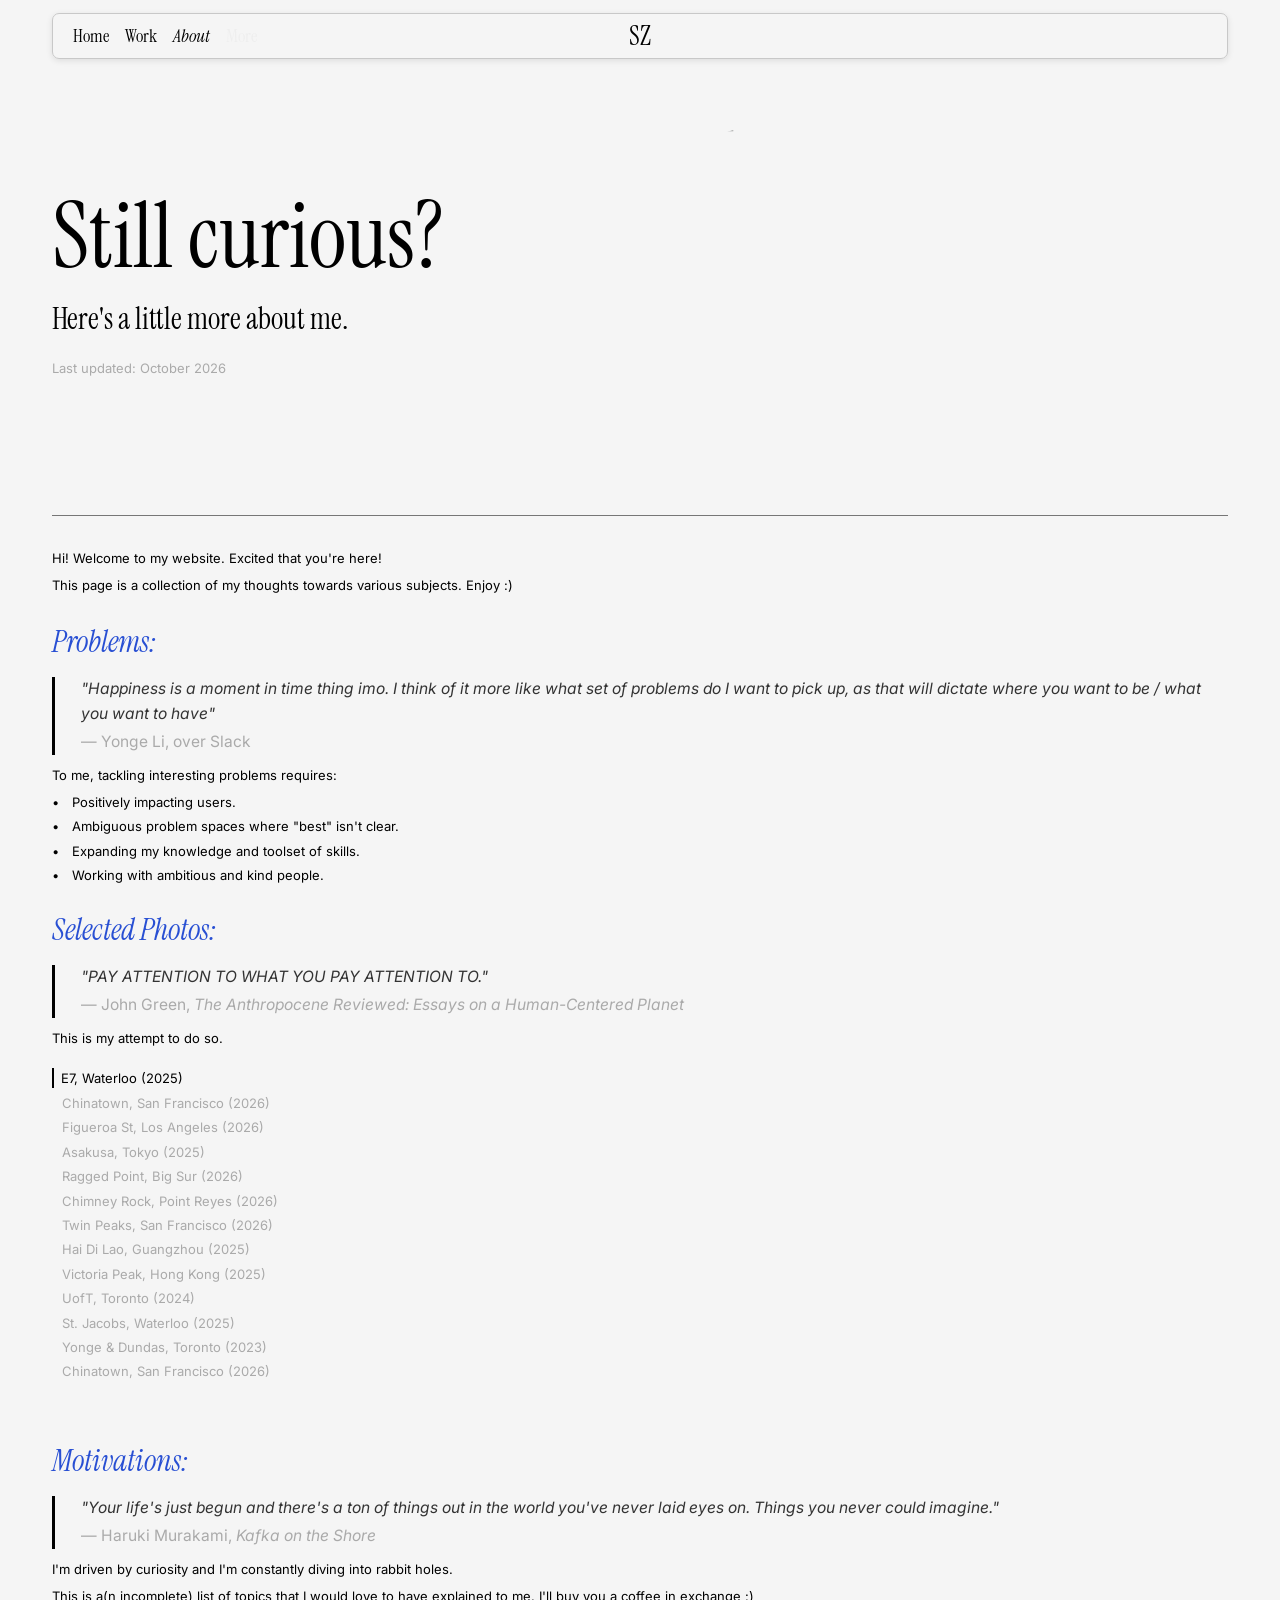
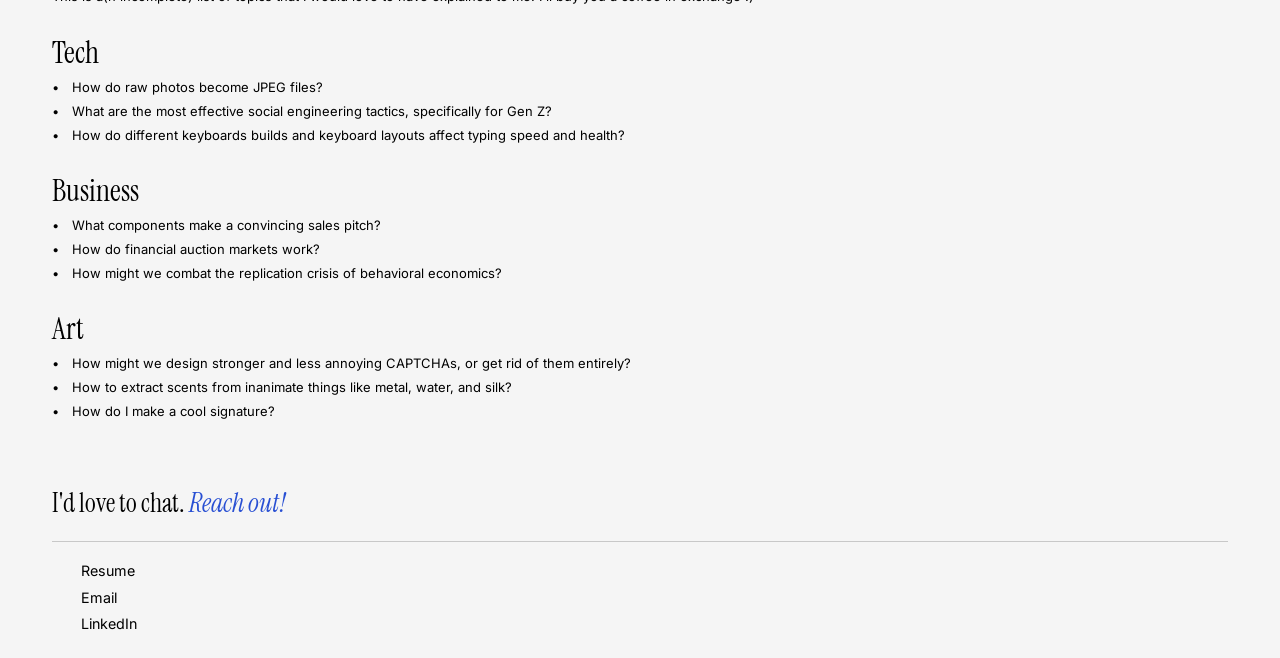
==== commit 4fd75fbf: "updating time zone, pb, and quotes" ====
--- a/about.html
+++ b/about.html
@@ -53,7 +53,7 @@
             <div class="about-header-left">
                 <h1>Still curious?</h1>
                 <p>Here's a little <a href="more.html" class="about-more-link">more</a> about me.</p>
-                <p class="about-last-updated">Last updated: July 2026</p>
+                <p class="about-last-updated">Last updated: October 2026</p>
             </div>
             <div class="about-header-right">
                 <div class="about-header-right-inner">
@@ -80,7 +80,7 @@
                 <li>Positively impacting users.</li>
                 <li>Ambiguous problem spaces where "best" isn't clear.</li>
                 <li>Expanding my knowledge and toolset of skills.</li>
-                <li>Working with ambitious and kind people who don't settle.</li>
+                <li>Working with ambitious and kind people.</li>
             </ul>
         </section>
 
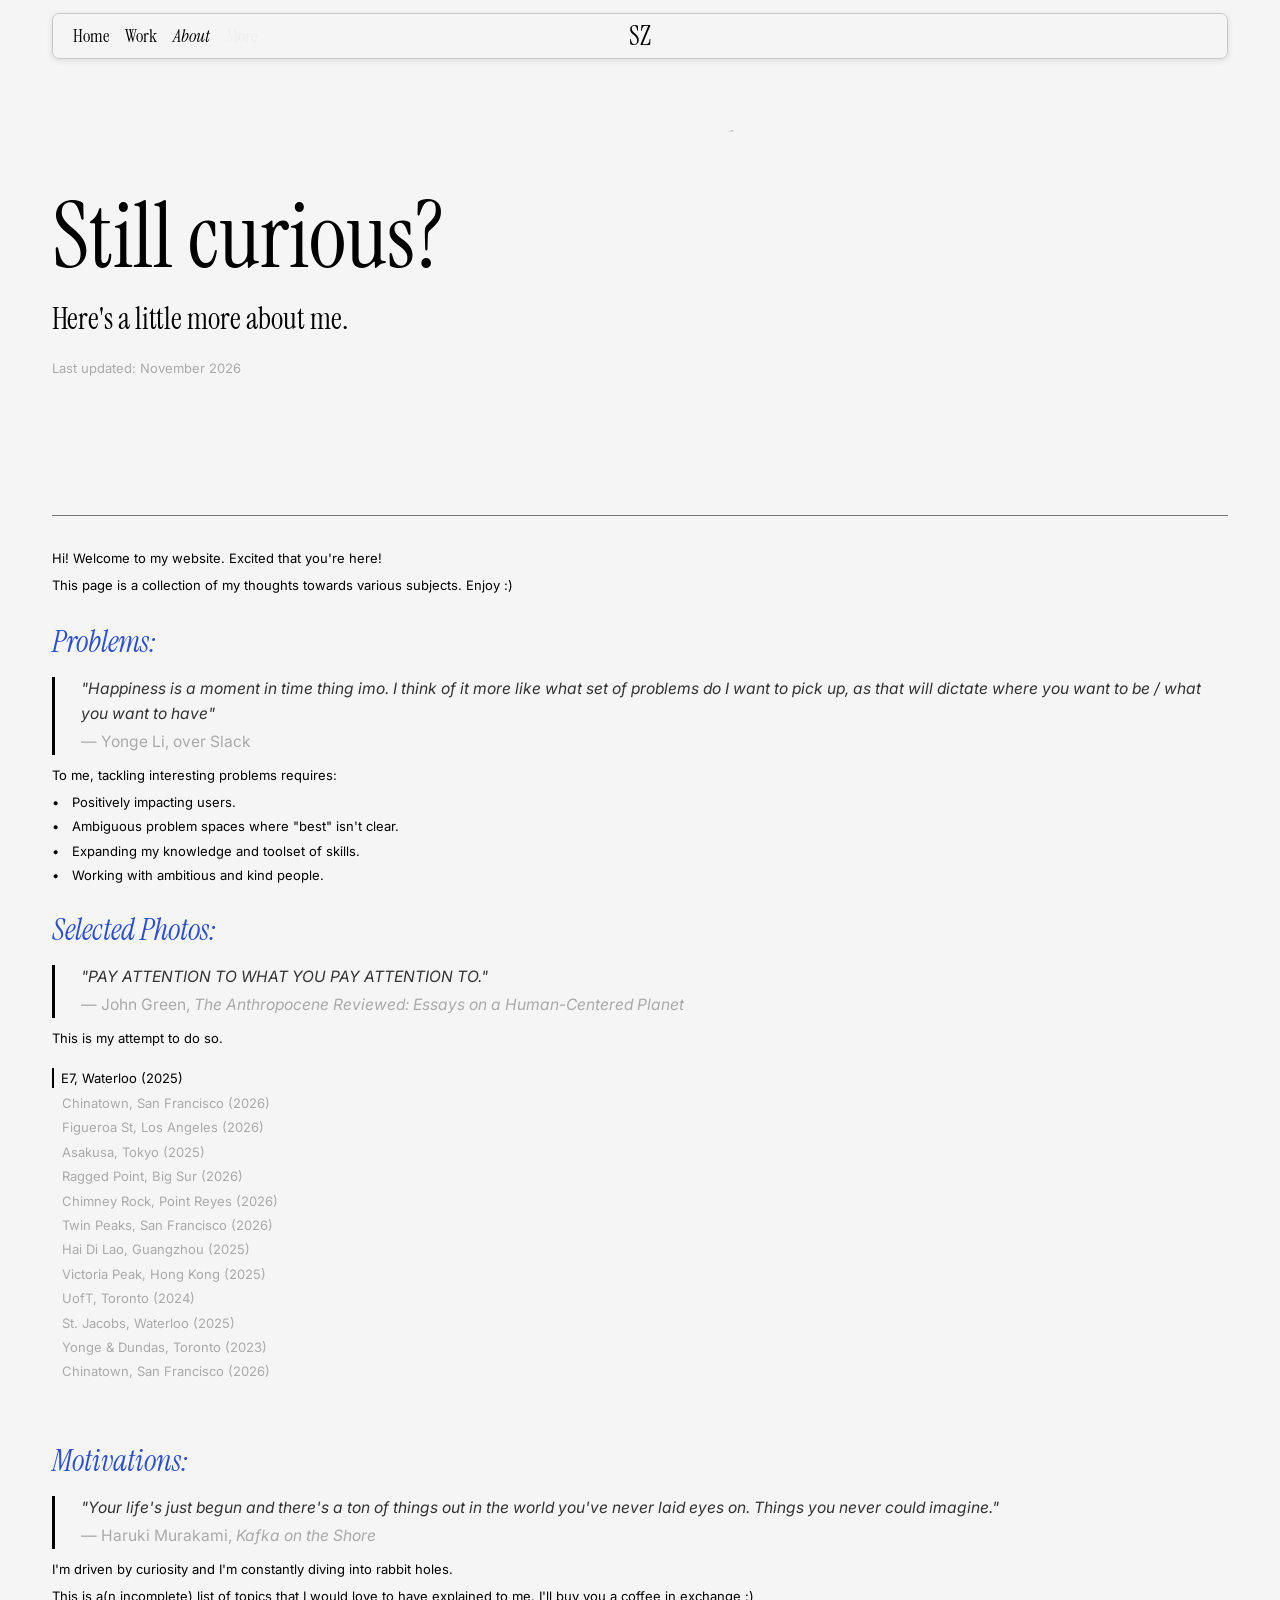
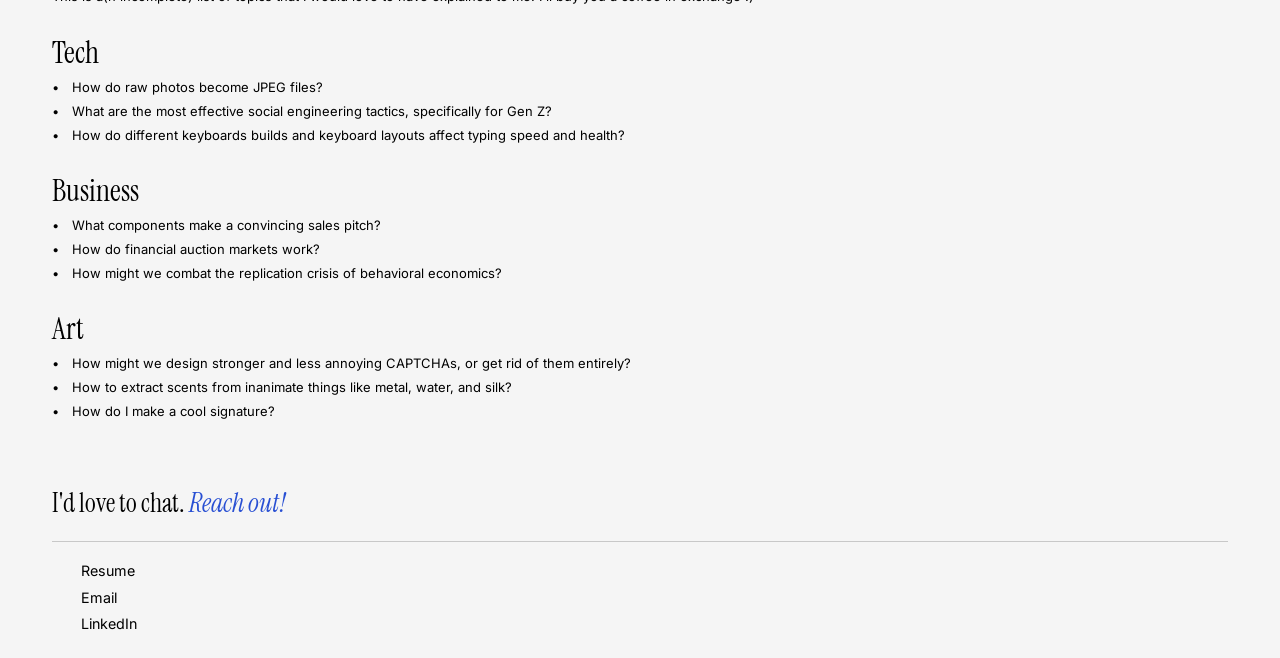
==== commit 92c362b9: "ui changes + misattributed quote" ====
--- a/about.html
+++ b/about.html
@@ -53,7 +53,7 @@
             <div class="about-header-left">
                 <h1>Still curious?</h1>
                 <p>Here's a little <a href="more.html" class="about-more-link">more</a> about me.</p>
-                <p class="about-last-updated">Last updated: October 2026</p>
+                <p class="about-last-updated">Last updated: November 2026</p>
             </div>
             <div class="about-header-right">
                 <div class="about-header-right-inner">
@@ -342,7 +342,7 @@
                     const sl = wrapper.scrollLeft;
                     let activeIndex = 0;
                     for (let j = 0; j < items.length - 1; j++) {
-                        if (items[j].offsetLeft <= sl && items[j + 1].offsetLeft > sl) {
+                        if (items[j].offsetLeft <= sl + 2 && items[j + 1].offsetLeft > sl + 2) {
                             activeIndex = j % N;
                             break;
                         }
@@ -350,7 +350,6 @@
                     setActive(activeIndex);
                 }, { passive: true });
 
-                wrapper.addEventListener('scrollend', () => { scrollingTo = false; }, { passive: true });
 
                 let isDragging = false, startX = 0, startScrollLeft = 0;
                 wrapper.addEventListener('mousedown', (e) => {
@@ -381,12 +380,38 @@
                         if (!setWidth) return;
                         scrollingTo = true;
                         clearTimeout(scrollingToTimer);
-                        scrollingToTimer = setTimeout(() => { scrollingTo = false; }, 1500);
+                        scrollingToTimer = setTimeout(() => { scrollingTo = false; }, 2000);
                         const index = parseInt(loc.dataset.index);
                         setActive(index);
-                        wrapper.scrollTo({ left: items[N + index].offsetLeft, behavior: 'smooth' });
+                        animateScrollTo(items[N + index].offsetLeft);
                     });
                 });
+
+                // Slow, eased scroll (duration scales with distance)
+                let animFrame = null;
+                function animateScrollTo(target) {
+                    cancelAnimationFrame(animFrame);
+                    const start = wrapper.scrollLeft;
+                    const dist = target - start;
+                    if (Math.abs(dist) < 1) { scrollingTo = false; return; }
+                    const duration = Math.min(1400, Math.max(600, Math.abs(dist) * 0.6));
+                    const t0 = performance.now();
+                    const ease = (t) => t < 0.5 ? 4 * t * t * t : 1 - Math.pow(-2 * t + 2, 3) / 2;
+                    function step(now) {
+                        const p = Math.min(1, (now - t0) / duration);
+                        wrapper.scrollLeft = start + dist * ease(p);
+                        if (p < 1) animFrame = requestAnimationFrame(step);
+                        else {
+                            // keep the clicked caption selected; release the lock after the final scroll event
+                            clearTimeout(scrollingToTimer);
+                            scrollingToTimer = setTimeout(() => { scrollingTo = false; }, 100);
+                        }
+                    }
+                    animFrame = requestAnimationFrame(step);
+                }
+                // Let the user interrupt the animation by dragging/touching
+                ['mousedown', 'touchstart', 'wheel'].forEach((evt) =>
+                    wrapper.addEventListener(evt, () => { cancelAnimationFrame(animFrame); scrollingTo = false; }, { passive: true }));
 
                 // Wait for first N images to have dimensions before measuring offsetLeft
                 const firstImgs = Array.from(strip.querySelectorAll('img')).slice(0, N);
--- a/styles.css
+++ b/styles.css
@@ -781,6 +781,25 @@
 
 .footnote-item-name {
     font-style: normal;
+    position: relative;
+    display: inline-block;
+}
+
+.footnote-item-name::after {
+    content: '';
+    position: absolute;
+    left: 0;
+    bottom: 0;
+    width: 100%;
+    height: 1px;
+    background-color: var(--line-color);
+    transform: scaleX(0);
+    transform-origin: left;
+    transition: transform 0.3s ease;
+}
+
+a.footnote-item-link:hover .footnote-item-name::after {
+    transform: scaleX(1);
 }
 
 .footnote-num {
